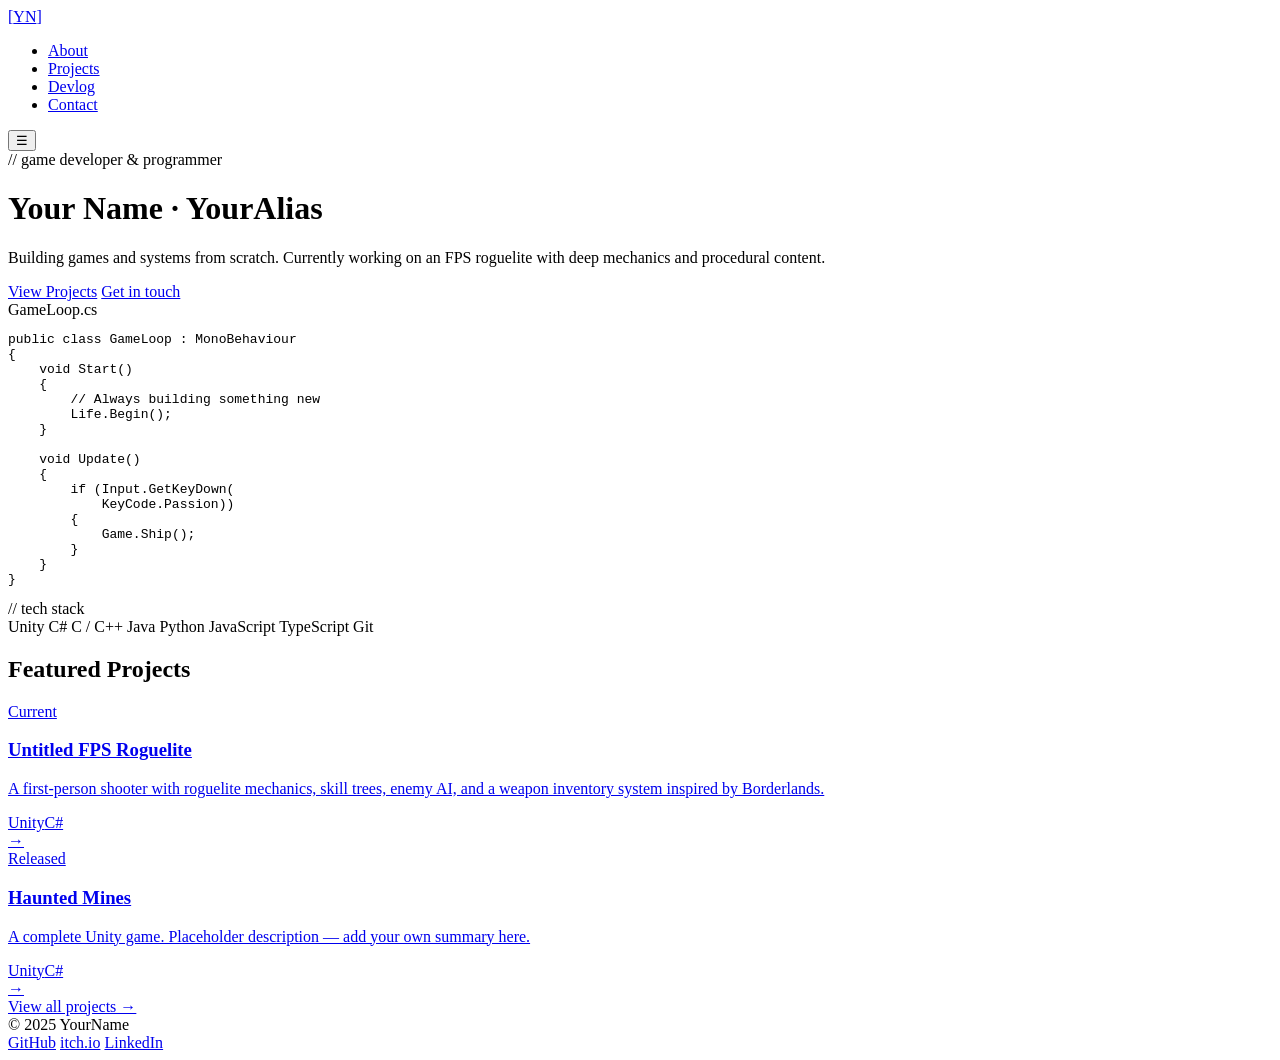
==== index.html @ 75303c05 "First Test Load" ====
<!DOCTYPE html>
<html lang="en">
<head>
    <meta charset="UTF-8">
    <meta name="viewport" content="width=device-width, initial-scale=1.0">
    <title>YourName — Game Developer</title>
    <link rel="stylesheet" href="css/style.css">
    <link rel="preconnect" href="https://fonts.googleapis.com">
    <link href="https://fonts.googleapis.com/css2?family=JetBrains+Mono:wght@300;400;600;700&family=Inter:wght@300;400;500;600&display=swap" rel="stylesheet">
</head>
<body>
    <nav class="navbar">
        <a href="index.html" class="nav-logo">
            <span class="logo-bracket">[</span>YN<span class="logo-bracket">]</span>
        </a>
        <ul class="nav-links">
            <li><a href="about.html">About</a></li>
            <li><a href="projects.html">Projects</a></li>
            <li><a href="devlog.html">Devlog</a></li>
            <li><a href="contact.html">Contact</a></li>
        </ul>
        <button class="nav-toggle" aria-label="Toggle menu">&#9776;</button>
    </nav>

    <main class="hero">
        <div class="hero-content">
            <div class="hero-tag">// game developer & programmer</div>
            <h1 class="hero-title">
                <span class="hero-name-real">Your Name</span>
                <span class="hero-divider">·</span>
                <span class="hero-name-alias">YourAlias</span>
            </h1>
            <p class="hero-desc">
                Building games and systems from scratch. Currently working on an FPS roguelite with deep mechanics and procedural content.
            </p>
            <div class="hero-cta">
                <a href="projects.html" class="btn-primary">View Projects</a>
                <a href="contact.html" class="btn-ghost">Get in touch</a>
            </div>
        </div>
        <div class="hero-visual">
            <div class="code-block">
                <div class="code-header">
                    <span class="dot red"></span>
                    <span class="dot yellow"></span>
                    <span class="dot green"></span>
                    <span class="code-filename">GameLoop.cs</span>
                </div>
                <pre class="code-body"><span class="c-keyword">public class</span> <span class="c-class">GameLoop</span> : <span class="c-class">MonoBehaviour</span>
{
    <span class="c-keyword">void</span> <span class="c-method">Start</span>()
    {
        <span class="c-comment">// Always building something new</span>
        <span class="c-class">Life</span>.<span class="c-method">Begin</span>();
    }

    <span class="c-keyword">void</span> <span class="c-method">Update</span>()
    {
        <span class="c-keyword">if</span> (<span class="c-class">Input</span>.<span class="c-method">GetKeyDown</span>(
            <span class="c-class">KeyCode</span>.Passion))
        {
            <span class="c-class">Game</span>.<span class="c-method">Ship</span>();
        }
    }
}</pre>
            </div>
        </div>
    </main>

    <section class="section-skills">
        <div class="container">
            <div class="skills-label">// tech stack</div>
            <div class="skills-list">
                <span class="skill-tag">Unity</span>
                <span class="skill-tag">C#</span>
                <span class="skill-tag">C / C++</span>
                <span class="skill-tag">Java</span>
                <span class="skill-tag">Python</span>
                <span class="skill-tag">JavaScript</span>
                <span class="skill-tag">TypeScript</span>
                <span class="skill-tag">Git</span>
            </div>
        </div>
    </section>

    <section class="section-featured">
        <div class="container">
            <h2 class="section-title">Featured Projects</h2>
            <div class="projects-grid">
                <a href="projects/current.html" class="project-card featured">
                    <div class="project-card-tag">Current</div>
                    <h3>Untitled FPS Roguelite</h3>
                    <p>A first-person shooter with roguelite mechanics, skill trees, enemy AI, and a weapon inventory system inspired by Borderlands.</p>
                    <div class="project-tech">
                        <span>Unity</span><span>C#</span>
                    </div>
                    <div class="project-arrow">→</div>
                </a>
                <a href="projects/haunted-mines.html" class="project-card">
                    <div class="project-card-tag">Released</div>
                    <h3>Haunted Mines</h3>
                    <p>A complete Unity game. Placeholder description — add your own summary here.</p>
                    <div class="project-tech">
                        <span>Unity</span><span>C#</span>
                    </div>
                    <div class="project-arrow">→</div>
                </a>
                <a href="projects.html" class="project-card ghost-card">
                    <span>View all projects →</span>
                </a>
            </div>
        </div>
    </section>

    <footer class="footer">
        <div class="container footer-inner">
            <span class="footer-copy">© 2025 YourName</span>
            <div class="footer-links">
                <a href="https://github.com/yourhandle" target="_blank">GitHub</a>
                <a href="https://yourhandle.itch.io" target="_blank">itch.io</a>
                <a href="https://linkedin.com/in/yourhandle" target="_blank">LinkedIn</a>
            </div>
        </div>
    </footer>

    <script src="js/nav.js"></script>
</body>
</html>
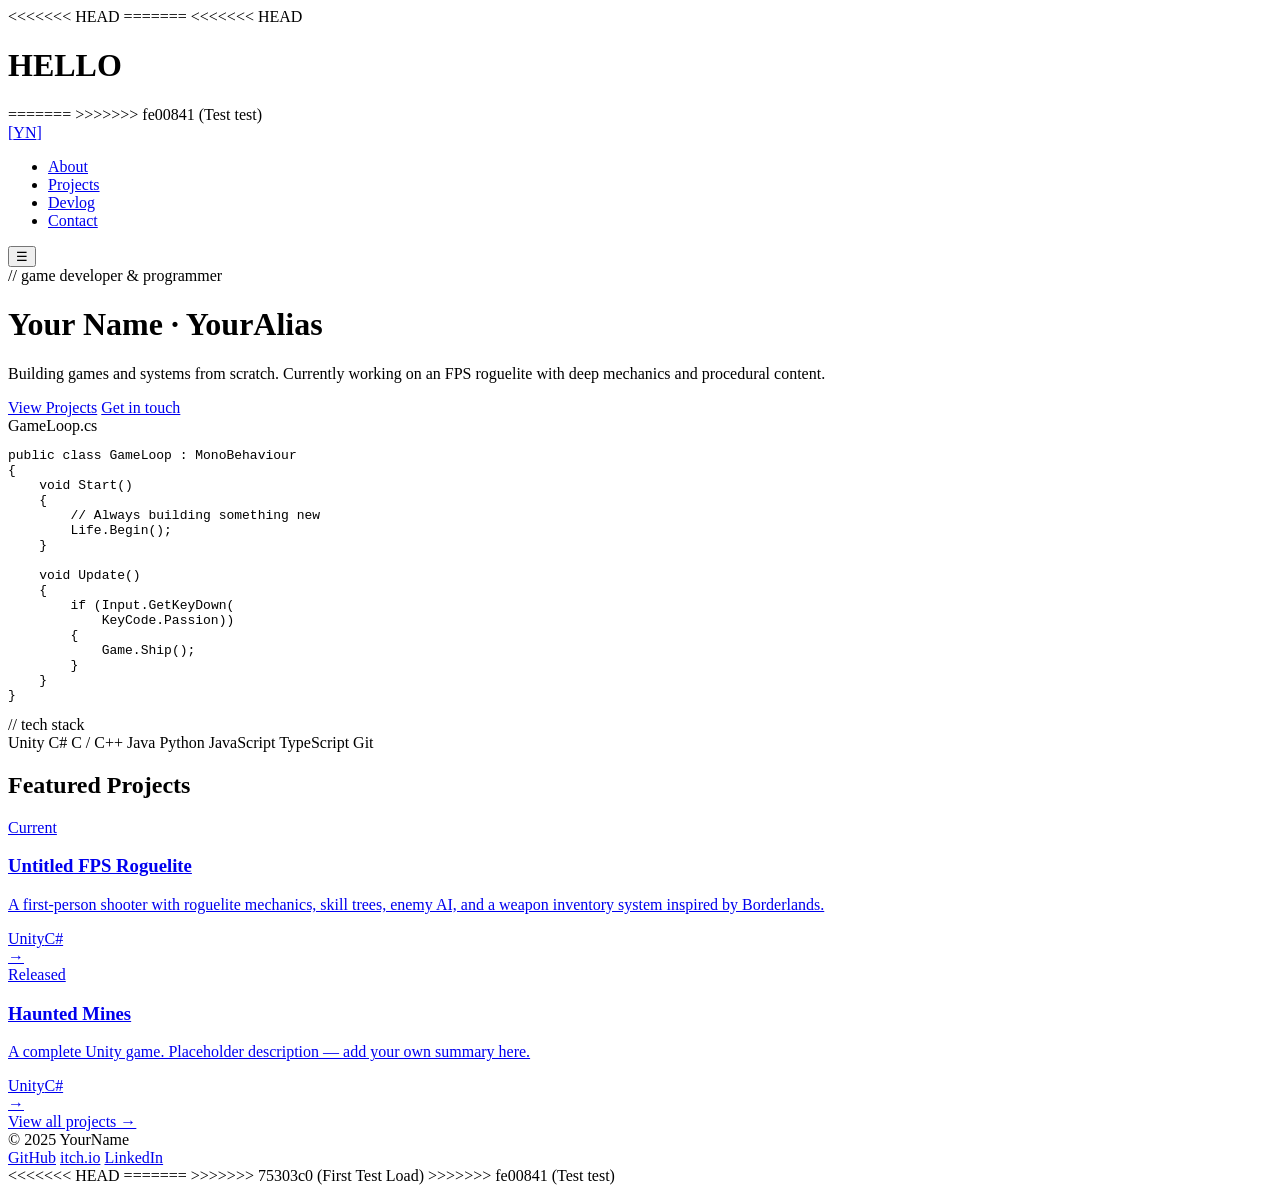
==== commit a15bed2d: "Test test 	new file:   about.html 	modified:   index.html 	new file:   projects.html  	modified:   i" ====
--- a/index.html
+++ b/index.html
@@ -1,3 +1,19 @@
+<<<<<<< HEAD
+=======
+<<<<<<< HEAD
+<!DOCTYPE html>
+<html lang="en">
+<head>
+    <meta charset="UTF-8">
+    <meta name="viewport" content="width=device-width, initial-scale=1.0">
+    <title>Document</title>
+    <h1>HELLO</h1>
+</head>
+<body>
+    
+</body>
+=======
+>>>>>>> fe00841 (Test test)
 <!DOCTYPE html>
 <html lang="en">
 <head>
@@ -125,4 +141,8 @@
 
     <script src="js/nav.js"></script>
 </body>
+<<<<<<< HEAD
+=======
+>>>>>>> 75303c0 (First Test Load)
+>>>>>>> fe00841 (Test test)
 </html>
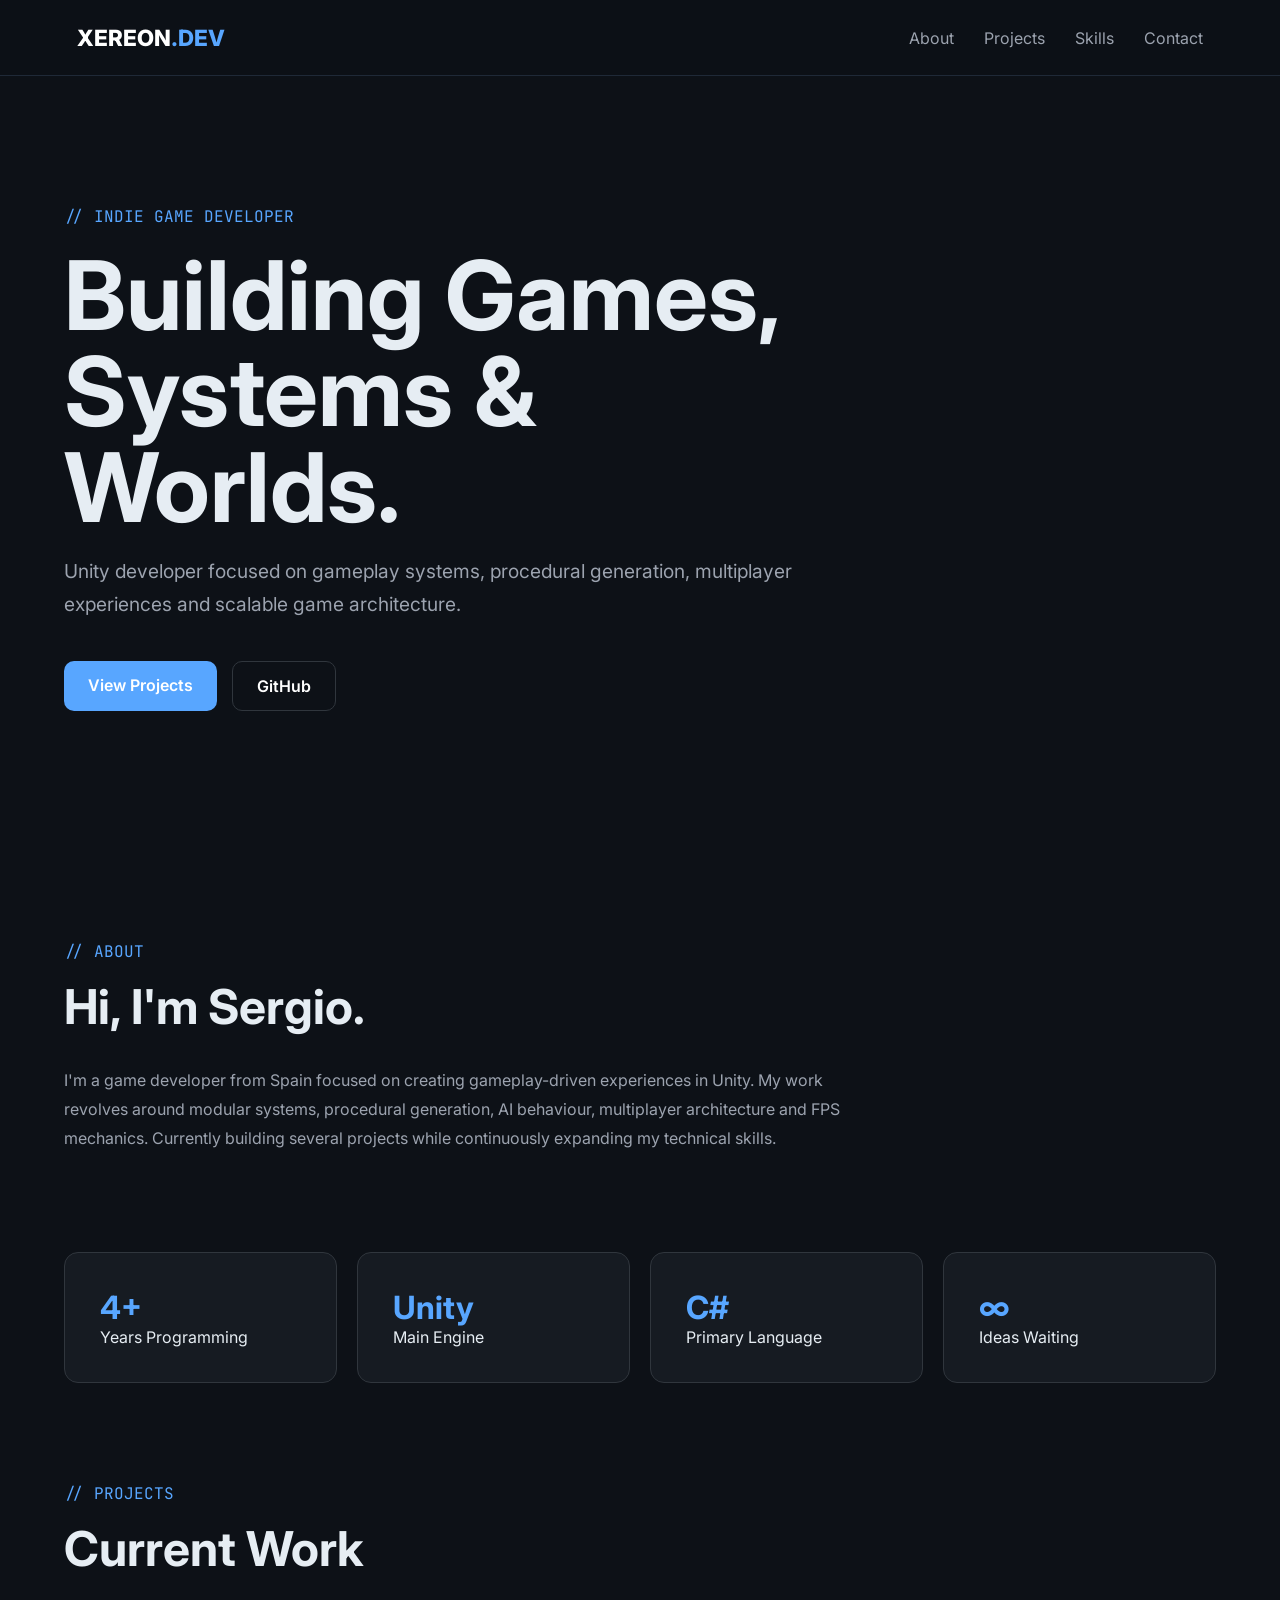
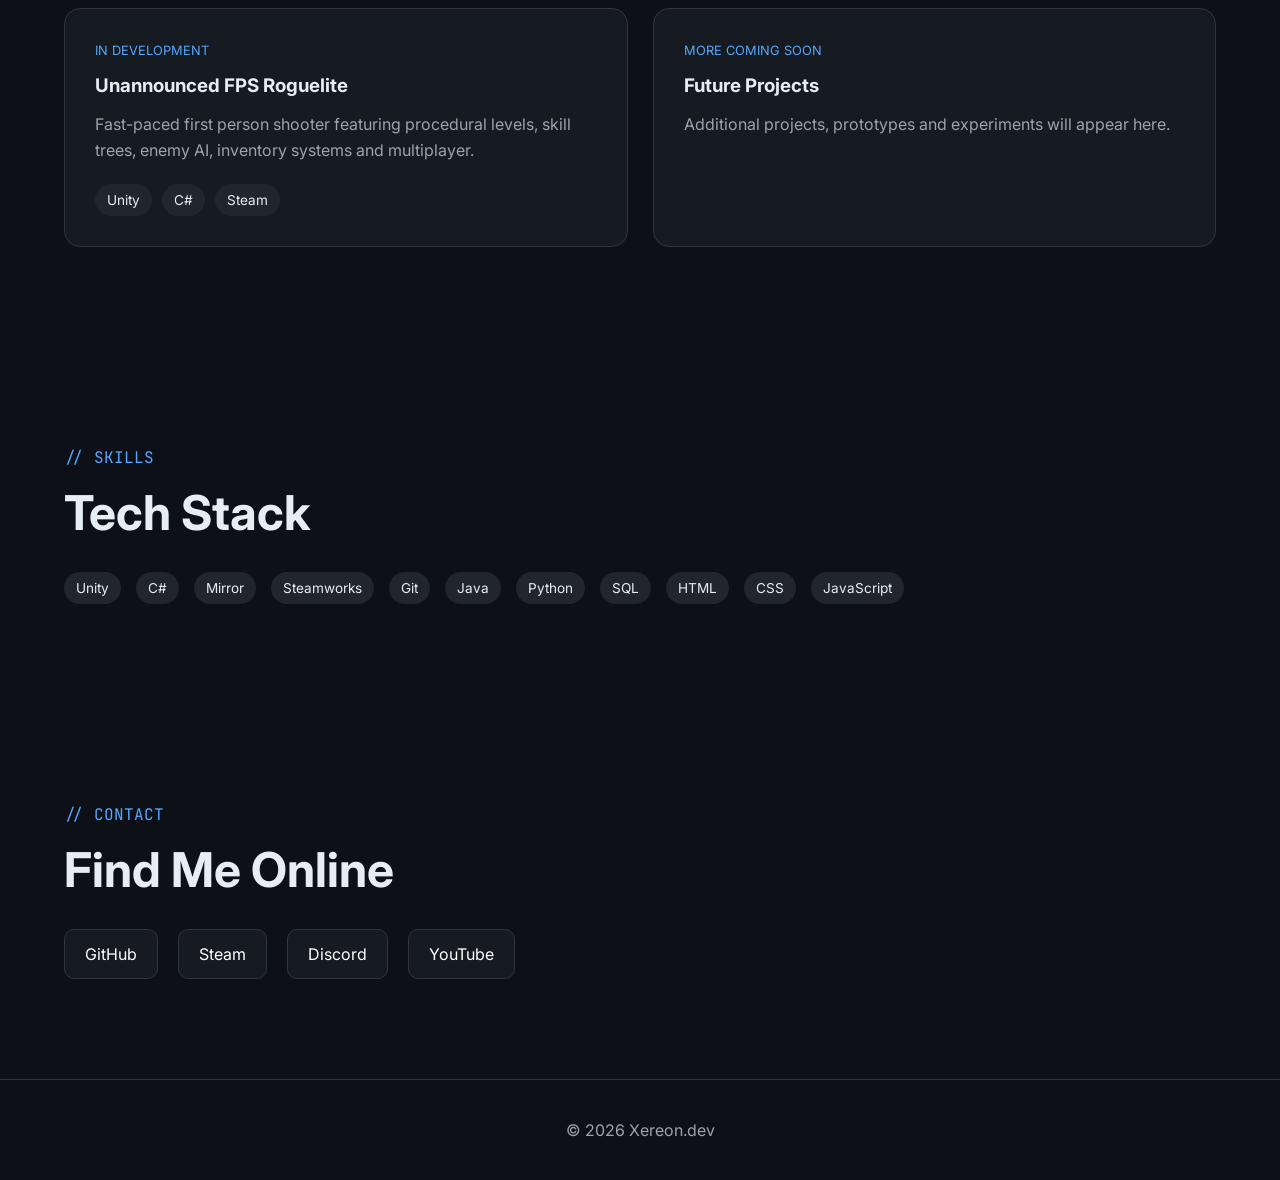
==== commit 012cb284: "Updated Index, Styles and JS added" ====
--- a/index.html
+++ b/index.html
@@ -1,148 +1,269 @@
-<<<<<<< HEAD
-=======
-<<<<<<< HEAD
 <!DOCTYPE html>
 <html lang="en">
 <head>
     <meta charset="UTF-8">
     <meta name="viewport" content="width=device-width, initial-scale=1.0">
-    <title>Document</title>
-    <h1>HELLO</h1>
+    <title>Xereon.dev | Indie Game Developer</title>
+
+    <link rel="stylesheet" href="css/style.css">
+
+    <link rel="preconnect" href="https://fonts.googleapis.com">
+    <link href="https://fonts.googleapis.com/css2?family=Inter:wght@300;400;500;600;700;800&family=JetBrains+Mono:wght@400;700&display=swap" rel="stylesheet">
 </head>
 <body>
-    
+
+<header class="navbar">
+
+    <a href="#" class="logo">
+        XEREON<span>.DEV</span>
+    </a>
+
+    <nav>
+        <ul class="nav-links">
+            <li><a href="#about">About</a></li>
+            <li><a href="#projects">Projects</a></li>
+            <li><a href="#skills">Skills</a></li>
+            <li><a href="#contact">Contact</a></li>
+        </ul>
+    </nav>
+
+</header>
+
+<section class="hero">
+
+    <div class="hero-content">
+
+        <span class="hero-tag">
+            // INDIE GAME DEVELOPER
+        </span>
+
+        <h1>
+            Building Games,<br>
+            Systems & Worlds.
+        </h1>
+
+        <p>
+            Unity developer focused on gameplay systems,
+            procedural generation, multiplayer experiences
+            and scalable game architecture.
+        </p>
+
+        <div class="hero-buttons">
+
+            <a href="#projects" class="btn-primary">
+                View Projects
+            </a>
+
+            <a href="https://github.com/XereonDev" class="btn-secondary">
+                GitHub
+            </a>
+
+        </div>
+
+    </div>
+
+</section>
+
+<section id="about" class="section">
+
+    <div class="container">
+
+        <span class="section-tag">
+            // ABOUT
+        </span>
+
+        <h2>
+            Hi, I'm Sergio.
+        </h2>
+
+        <p class="section-text">
+
+            I'm a game developer from Spain focused on
+            creating gameplay-driven experiences in Unity.
+
+            My work revolves around modular systems,
+            procedural generation, AI behaviour,
+            multiplayer architecture and FPS mechanics.
+
+            Currently building several projects while
+            continuously expanding my technical skills.
+
+        </p>
+
+    </div>
+
+</section>
+
+<section class="stats">
+
+    <div class="stat-card">
+        <h3>4+</h3>
+        <p>Years Programming</p>
+    </div>
+
+    <div class="stat-card">
+        <h3>Unity</h3>
+        <p>Main Engine</p>
+    </div>
+
+    <div class="stat-card">
+        <h3>C#</h3>
+        <p>Primary Language</p>
+    </div>
+
+    <div class="stat-card">
+        <h3>∞</h3>
+        <p>Ideas Waiting</p>
+    </div>
+
+</section>
+
+<section id="projects" class="section">
+
+    <div class="container">
+
+        <span class="section-tag">
+            // PROJECTS
+        </span>
+
+        <h2>
+            Current Work
+        </h2>
+
+        <div class="project-grid">
+
+            <div class="project-card featured">
+
+                <span class="project-status">
+                    IN DEVELOPMENT
+                </span>
+
+                <h3>
+                    Unannounced FPS Roguelite
+                </h3>
+
+                <p>
+
+                    Fast-paced first person shooter
+                    featuring procedural levels,
+                    skill trees, enemy AI,
+                    inventory systems and multiplayer.
+
+                </p>
+
+                <div class="project-tech">
+
+                    <span>Unity</span>
+                    <span>C#</span>
+                    <span>Steam</span>
+
+                </div>
+
+            </div>
+
+            <div class="project-card">
+
+                <span class="project-status">
+                    MORE COMING SOON
+                </span>
+
+                <h3>
+                    Future Projects
+                </h3>
+
+                <p>
+
+                    Additional projects,
+                    prototypes and experiments
+                    will appear here.
+
+                </p>
+
+            </div>
+
+        </div>
+
+    </div>
+
+</section>
+
+<section id="skills" class="section">
+
+    <div class="container">
+
+        <span class="section-tag">
+            // SKILLS
+        </span>
+
+        <h2>
+            Tech Stack
+        </h2>
+
+        <div class="skills">
+
+            <span>Unity</span>
+            <span>C#</span>
+            <span>Mirror</span>
+            <span>Steamworks</span>
+            <span>Git</span>
+            <span>Java</span>
+            <span>Python</span>
+            <span>SQL</span>
+            <span>HTML</span>
+            <span>CSS</span>
+            <span>JavaScript</span>
+
+        </div>
+
+    </div>
+
+</section>
+
+<section id="contact" class="section">
+
+    <div class="container">
+
+        <span class="section-tag">
+            // CONTACT
+        </span>
+
+        <h2>
+            Find Me Online
+        </h2>
+
+        <div class="contact-links">
+
+            <a href="https://github.com/XereonDev">
+                GitHub
+            </a>
+
+            <a href="#">
+                Steam
+            </a>
+
+            <a href="#">
+                Discord
+            </a>
+
+            <a href="#">
+                YouTube
+            </a>
+
+        </div>
+
+    </div>
+
+</section>
+
+<footer>
+
+    <p>
+        © 2026 Xereon.dev
+    </p>
+
+</footer>
+
+<script src="js/main.js"></script>
+
 </body>
-=======
->>>>>>> fe00841 (Test test)
-<!DOCTYPE html>
-<html lang="en">
-<head>
-    <meta charset="UTF-8">
-    <meta name="viewport" content="width=device-width, initial-scale=1.0">
-    <title>YourName — Game Developer</title>
-    <link rel="stylesheet" href="css/style.css">
-    <link rel="preconnect" href="https://fonts.googleapis.com">
-    <link href="https://fonts.googleapis.com/css2?family=JetBrains+Mono:wght@300;400;600;700&family=Inter:wght@300;400;500;600&display=swap" rel="stylesheet">
-</head>
-<body>
-    <nav class="navbar">
-        <a href="index.html" class="nav-logo">
-            <span class="logo-bracket">[</span>YN<span class="logo-bracket">]</span>
-        </a>
-        <ul class="nav-links">
-            <li><a href="about.html">About</a></li>
-            <li><a href="projects.html">Projects</a></li>
-            <li><a href="devlog.html">Devlog</a></li>
-            <li><a href="contact.html">Contact</a></li>
-        </ul>
-        <button class="nav-toggle" aria-label="Toggle menu">&#9776;</button>
-    </nav>
-
-    <main class="hero">
-        <div class="hero-content">
-            <div class="hero-tag">// game developer & programmer</div>
-            <h1 class="hero-title">
-                <span class="hero-name-real">Your Name</span>
-                <span class="hero-divider">·</span>
-                <span class="hero-name-alias">YourAlias</span>
-            </h1>
-            <p class="hero-desc">
-                Building games and systems from scratch. Currently working on an FPS roguelite with deep mechanics and procedural content.
-            </p>
-            <div class="hero-cta">
-                <a href="projects.html" class="btn-primary">View Projects</a>
-                <a href="contact.html" class="btn-ghost">Get in touch</a>
-            </div>
-        </div>
-        <div class="hero-visual">
-            <div class="code-block">
-                <div class="code-header">
-                    <span class="dot red"></span>
-                    <span class="dot yellow"></span>
-                    <span class="dot green"></span>
-                    <span class="code-filename">GameLoop.cs</span>
-                </div>
-                <pre class="code-body"><span class="c-keyword">public class</span> <span class="c-class">GameLoop</span> : <span class="c-class">MonoBehaviour</span>
-{
-    <span class="c-keyword">void</span> <span class="c-method">Start</span>()
-    {
-        <span class="c-comment">// Always building something new</span>
-        <span class="c-class">Life</span>.<span class="c-method">Begin</span>();
-    }
-
-    <span class="c-keyword">void</span> <span class="c-method">Update</span>()
-    {
-        <span class="c-keyword">if</span> (<span class="c-class">Input</span>.<span class="c-method">GetKeyDown</span>(
-            <span class="c-class">KeyCode</span>.Passion))
-        {
-            <span class="c-class">Game</span>.<span class="c-method">Ship</span>();
-        }
-    }
-}</pre>
-            </div>
-        </div>
-    </main>
-
-    <section class="section-skills">
-        <div class="container">
-            <div class="skills-label">// tech stack</div>
-            <div class="skills-list">
-                <span class="skill-tag">Unity</span>
-                <span class="skill-tag">C#</span>
-                <span class="skill-tag">C / C++</span>
-                <span class="skill-tag">Java</span>
-                <span class="skill-tag">Python</span>
-                <span class="skill-tag">JavaScript</span>
-                <span class="skill-tag">TypeScript</span>
-                <span class="skill-tag">Git</span>
-            </div>
-        </div>
-    </section>
-
-    <section class="section-featured">
-        <div class="container">
-            <h2 class="section-title">Featured Projects</h2>
-            <div class="projects-grid">
-                <a href="projects/current.html" class="project-card featured">
-                    <div class="project-card-tag">Current</div>
-                    <h3>Untitled FPS Roguelite</h3>
-                    <p>A first-person shooter with roguelite mechanics, skill trees, enemy AI, and a weapon inventory system inspired by Borderlands.</p>
-                    <div class="project-tech">
-                        <span>Unity</span><span>C#</span>
-                    </div>
-                    <div class="project-arrow">→</div>
-                </a>
-                <a href="projects/haunted-mines.html" class="project-card">
-                    <div class="project-card-tag">Released</div>
-                    <h3>Haunted Mines</h3>
-                    <p>A complete Unity game. Placeholder description — add your own summary here.</p>
-                    <div class="project-tech">
-                        <span>Unity</span><span>C#</span>
-                    </div>
-                    <div class="project-arrow">→</div>
-                </a>
-                <a href="projects.html" class="project-card ghost-card">
-                    <span>View all projects →</span>
-                </a>
-            </div>
-        </div>
-    </section>
-
-    <footer class="footer">
-        <div class="container footer-inner">
-            <span class="footer-copy">© 2025 YourName</span>
-            <div class="footer-links">
-                <a href="https://github.com/yourhandle" target="_blank">GitHub</a>
-                <a href="https://yourhandle.itch.io" target="_blank">itch.io</a>
-                <a href="https://linkedin.com/in/yourhandle" target="_blank">LinkedIn</a>
-            </div>
-        </div>
-    </footer>
-
-    <script src="js/nav.js"></script>
-</body>
-<<<<<<< HEAD
-=======
->>>>>>> 75303c0 (First Test Load)
->>>>>>> fe00841 (Test test)
 </html>
--- a/css/style.css
+++ b/css/style.css
@@ -0,0 +1,295 @@
+*{
+    margin:0;
+    padding:0;
+    box-sizing:border-box;
+}
+
+html{
+    scroll-behavior:smooth;
+}
+
+body{
+    background:#0d1117;
+    color:#e6edf3;
+    font-family:'Inter',sans-serif;
+}
+
+.container{
+    width:min(1200px,90%);
+    margin:auto;
+}
+
+.navbar{
+    display:flex;
+    justify-content:space-between;
+    align-items:center;
+
+    padding:24px 6%;
+
+    position:sticky;
+    top:0;
+
+    background:rgba(13,17,23,.85);
+    backdrop-filter:blur(10px);
+
+    border-bottom:1px solid #1f2937;
+
+    z-index:1000;
+}
+
+.logo{
+    text-decoration:none;
+    color:white;
+    font-weight:800;
+    font-size:1.4rem;
+}
+
+.logo span{
+    color:#58a6ff;
+}
+
+.nav-links{
+    display:flex;
+    gap:30px;
+    list-style:none;
+}
+
+.nav-links a{
+    color:#9ca3af;
+    text-decoration:none;
+    transition:.2s;
+}
+
+.nav-links a:hover{
+    color:#58a6ff;
+}
+
+.hero{
+    min-height:85vh;
+
+    display:flex;
+    align-items:center;
+
+    width:min(1200px,90%);
+    margin:auto;
+}
+
+.hero-content{
+    max-width:750px;
+}
+
+.hero-tag{
+    color:#58a6ff;
+    font-family:'JetBrains Mono',monospace;
+}
+
+.hero h1{
+    font-size:clamp(3rem,8vw,6rem);
+    line-height:1;
+
+    margin:20px 0;
+}
+
+.hero p{
+    color:#9ca3af;
+    font-size:1.2rem;
+    line-height:1.7;
+}
+
+.hero-buttons{
+    display:flex;
+    gap:15px;
+    margin-top:40px;
+}
+
+.btn-primary,
+.btn-secondary{
+    padding:14px 24px;
+
+    text-decoration:none;
+    border-radius:10px;
+
+    font-weight:600;
+
+    transition:.25s;
+}
+
+.btn-primary{
+    background:#58a6ff;
+    color:white;
+}
+
+.btn-primary:hover{
+    transform:translateY(-2px);
+}
+
+.btn-secondary{
+    border:1px solid #30363d;
+    color:white;
+}
+
+.section{
+    padding:100px 0;
+}
+
+.section-tag{
+    color:#58a6ff;
+    font-family:'JetBrains Mono',monospace;
+}
+
+.section h2{
+    font-size:3rem;
+    margin-top:15px;
+    margin-bottom:30px;
+}
+
+.section-text{
+    max-width:800px;
+    line-height:1.8;
+    color:#9ca3af;
+}
+
+.stats{
+    display:grid;
+
+    grid-template-columns:
+    repeat(auto-fit,minmax(200px,1fr));
+
+    gap:20px;
+
+    width:min(1200px,90%);
+    margin:auto;
+}
+
+.stat-card{
+    background:#161b22;
+    border:1px solid #30363d;
+
+    padding:35px;
+    border-radius:14px;
+}
+
+.stat-card h3{
+    font-size:2rem;
+    color:#58a6ff;
+}
+
+.project-grid{
+    display:grid;
+
+    grid-template-columns:
+    repeat(auto-fit,minmax(320px,1fr));
+
+    gap:25px;
+}
+
+.project-card{
+    background:#161b22;
+
+    border:1px solid #30363d;
+
+    border-radius:16px;
+
+    padding:30px;
+
+    transition:.3s;
+}
+
+.project-card:hover{
+    transform:translateY(-6px);
+    border-color:#58a6ff;
+}
+
+.project-status{
+    font-size:.8rem;
+    color:#58a6ff;
+}
+
+.project-card h3{
+    margin:15px 0;
+}
+
+.project-card p{
+    color:#9ca3af;
+    line-height:1.6;
+}
+
+.project-tech{
+    margin-top:20px;
+    display:flex;
+    gap:10px;
+    flex-wrap:wrap;
+}
+
+.project-tech span,
+.skills span{
+    background:#21262d;
+
+    padding:8px 12px;
+
+    border-radius:999px;
+
+    font-size:.85rem;
+}
+
+.skills{
+    display:flex;
+    flex-wrap:wrap;
+    gap:15px;
+}
+
+.contact-links{
+    display:flex;
+    gap:20px;
+    flex-wrap:wrap;
+}
+
+.contact-links a{
+    text-decoration:none;
+
+    color:white;
+
+    padding:14px 20px;
+
+    border-radius:10px;
+
+    background:#161b22;
+
+    border:1px solid #30363d;
+}
+
+.contact-links a:hover{
+    border-color:#58a6ff;
+}
+
+footer{
+    border-top:1px solid #30363d;
+
+    text-align:center;
+
+    padding:40px;
+    color:#9ca3af;
+}
+
+@media(max-width:768px){
+
+    .navbar{
+        flex-direction:column;
+        gap:20px;
+    }
+
+    .nav-links{
+        flex-wrap:wrap;
+        justify-content:center;
+    }
+
+    .hero{
+        text-align:center;
+    }
+
+    .hero-buttons{
+        justify-content:center;
+        flex-wrap:wrap;
+    }
+
+}
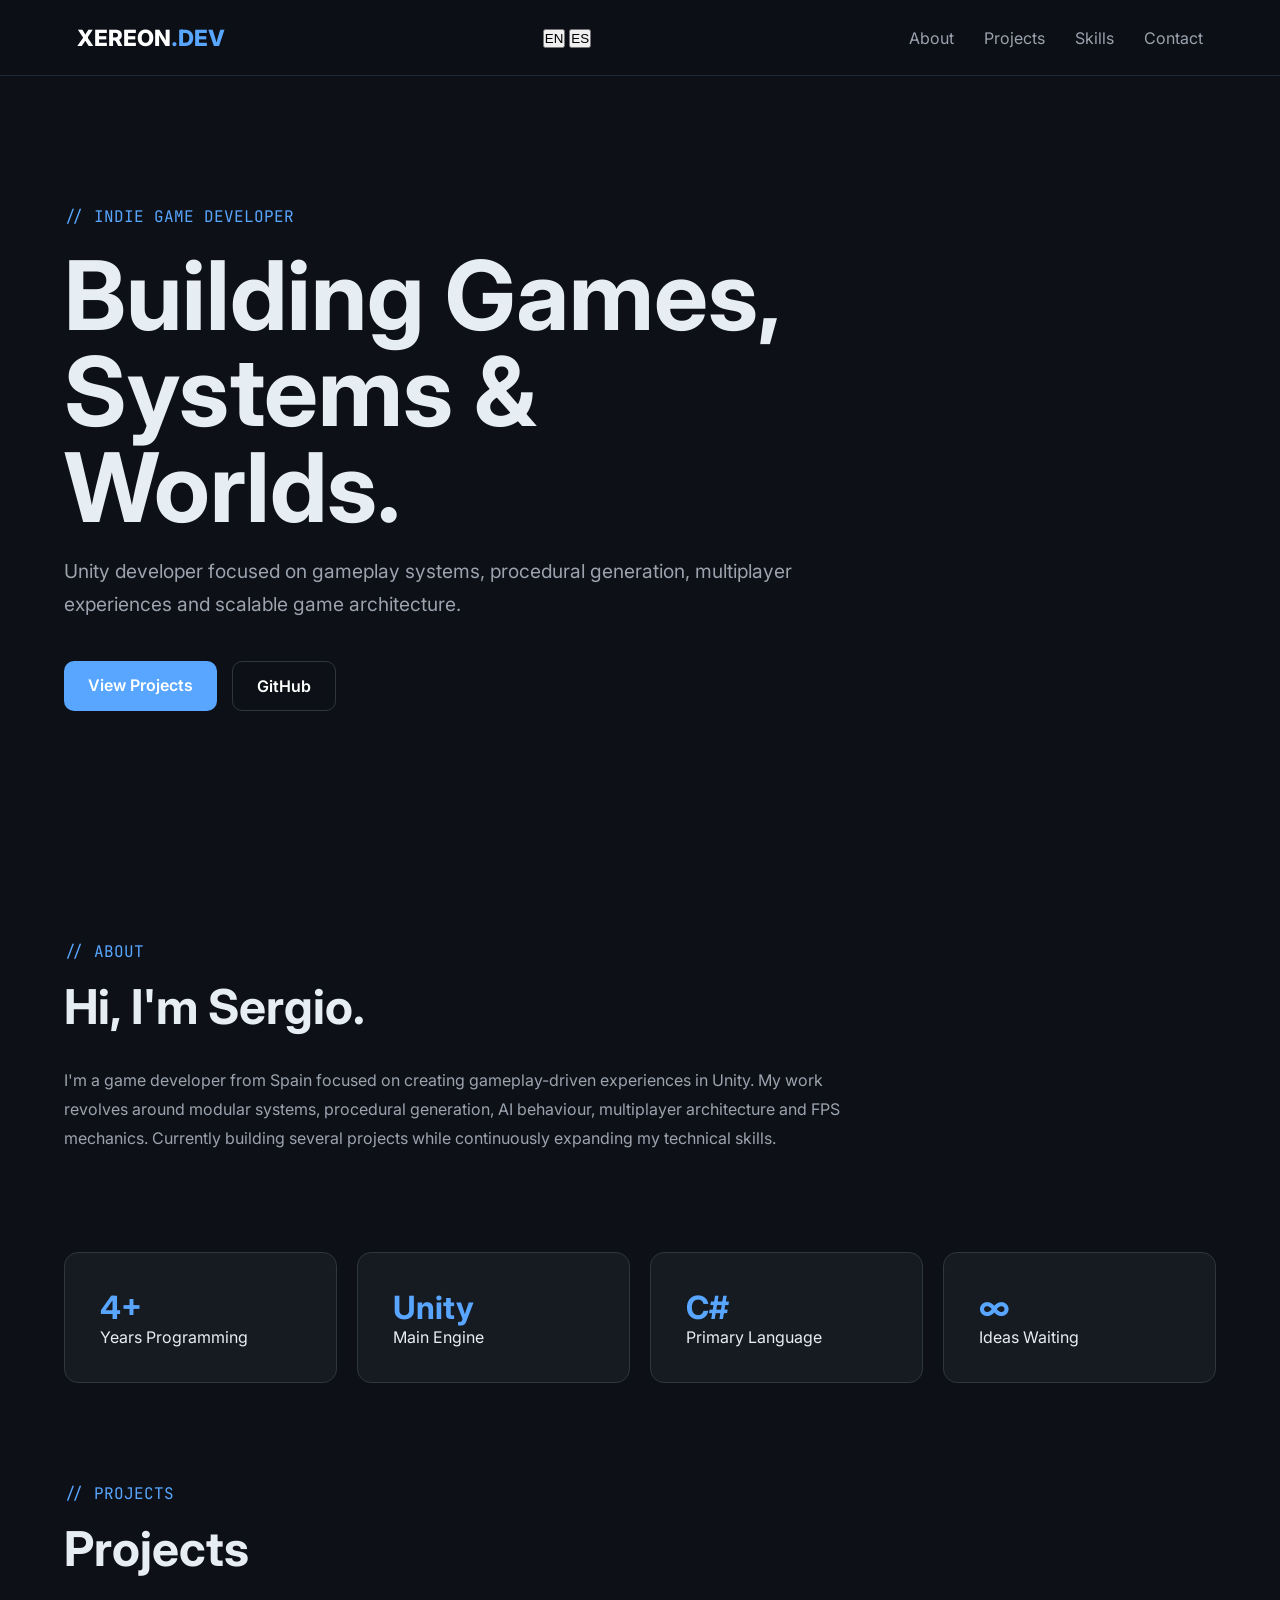
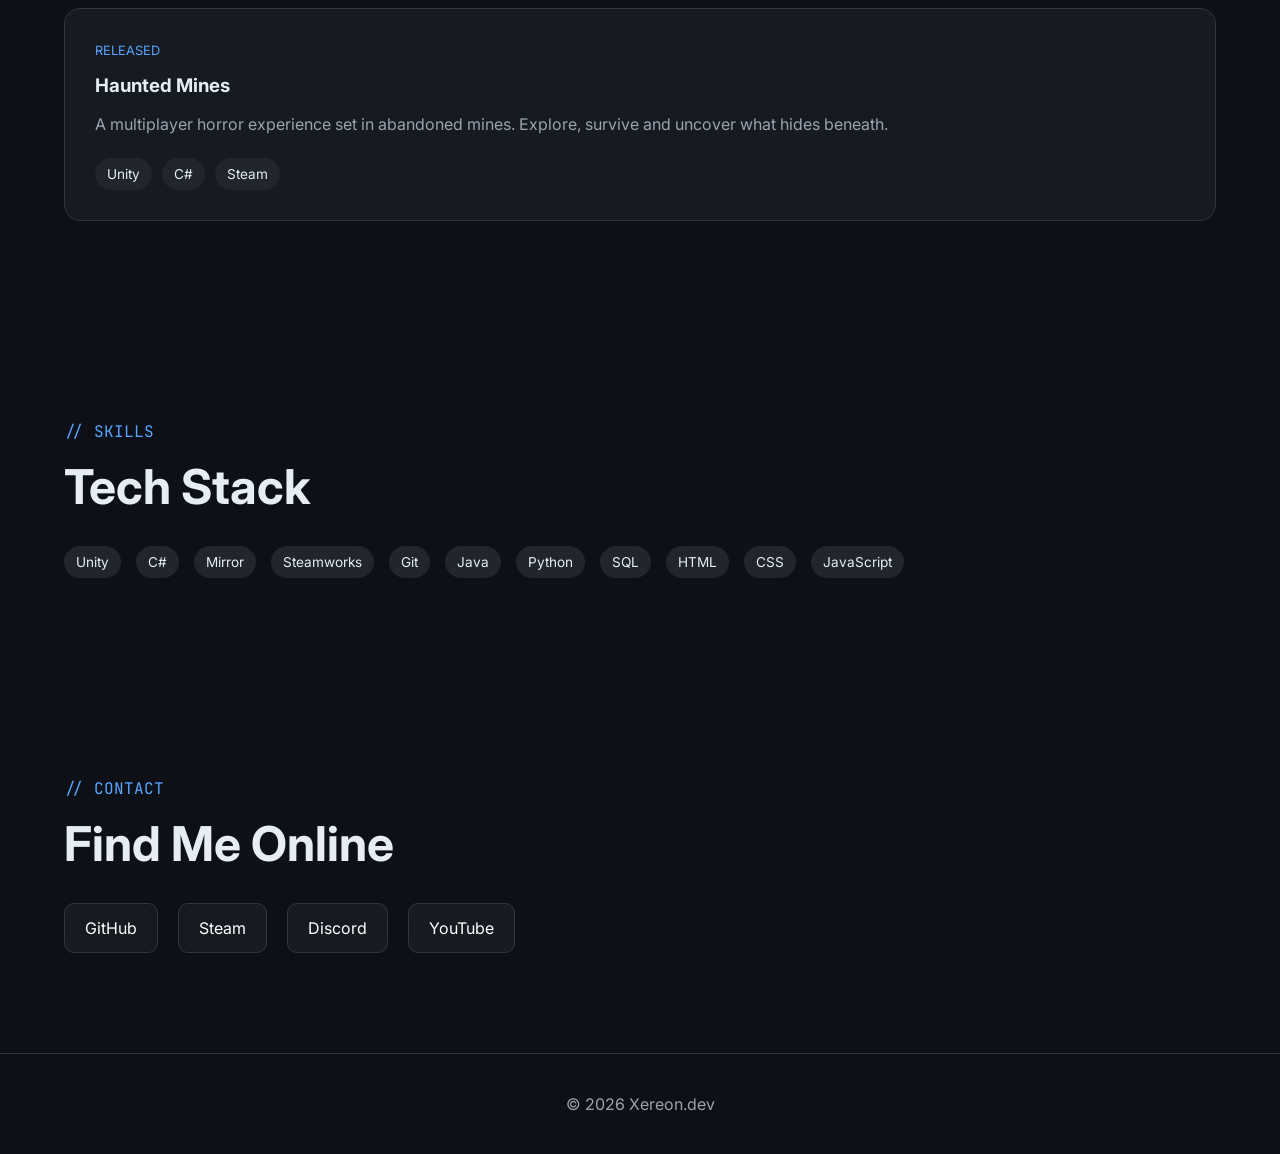
==== commit 594966ff: "Language selector added" ====
--- a/index.html
+++ b/index.html
@@ -1,15 +1,17 @@
 <!DOCTYPE html>
 <html lang="en">
+
 <head>
     <meta charset="UTF-8">
     <meta name="viewport" content="width=device-width, initial-scale=1.0">
     <title>Xereon.dev | Indie Game Developer</title>
 
-    <link rel="stylesheet" href="css/style.css">
+    <link rel="stylesheet" href="./css/style.css">
 
     <link rel="preconnect" href="https://fonts.googleapis.com">
     <link href="https://fonts.googleapis.com/css2?family=Inter:wght@300;400;500;600;700;800&family=JetBrains+Mono:wght@400;700&display=swap" rel="stylesheet">
 </head>
+
 <body>
 
 <header class="navbar">
@@ -18,12 +20,17 @@
         XEREON<span>.DEV</span>
     </a>
 
+    <div class="language-selector">
+        <button id="lang-en">EN</button>
+        <button id="lang-es">ES</button>
+    </div>
+
     <nav>
         <ul class="nav-links">
-            <li><a href="#about">About</a></li>
-            <li><a href="#projects">Projects</a></li>
-            <li><a href="#skills">Skills</a></li>
-            <li><a href="#contact">Contact</a></li>
+            <li><a href="#about" data-lang="nav_about">About</a></li>
+            <li><a href="#projects" data-lang="nav_projects">Projects</a></li>
+            <li><a href="#skills" data-lang="nav_skills">Skills</a></li>
+            <li><a href="#contact" data-lang="nav_contact">Contact</a></li>
         </ul>
     </nav>
 
@@ -33,16 +40,16 @@
 
     <div class="hero-content">
 
-        <span class="hero-tag">
+        <span class="hero-tag" data-lang="hero_tag">
             // INDIE GAME DEVELOPER
         </span>
 
-        <h1>
+        <h1 data-lang="hero_title">
             Building Games,<br>
             Systems & Worlds.
         </h1>
 
-        <p>
+        <p data-lang="hero_desc">
             Unity developer focused on gameplay systems,
             procedural generation, multiplayer experiences
             and scalable game architecture.
@@ -50,11 +57,14 @@
 
         <div class="hero-buttons">
 
-            <a href="#projects" class="btn-primary">
+            <a href="#projects"
+               class="btn-primary"
+               data-lang="hero_projects">
                 View Projects
             </a>
 
-            <a href="https://github.com/XereonDev" class="btn-secondary">
+            <a href="https://github.com/XereonDev"
+               class="btn-secondary">
                 GitHub
             </a>
 
@@ -72,11 +82,12 @@
             // ABOUT
         </span>
 
-        <h2>
+        <h2 data-lang="about_title">
             Hi, I'm Sergio.
         </h2>
 
-        <p class="section-text">
+        <p class="section-text"
+           data-lang="about_text">
 
             I'm a game developer from Spain focused on
             creating gameplay-driven experiences in Unity.
@@ -98,22 +109,22 @@
 
     <div class="stat-card">
         <h3>4+</h3>
-        <p>Years Programming</p>
+        <p data-lang="stat_years">Years Programming</p>
     </div>
 
     <div class="stat-card">
         <h3>Unity</h3>
-        <p>Main Engine</p>
+        <p data-lang="stat_engine">Main Engine</p>
     </div>
 
     <div class="stat-card">
         <h3>C#</h3>
-        <p>Primary Language</p>
+        <p data-lang="stat_language">Primary Language</p>
     </div>
 
     <div class="stat-card">
         <h3>∞</h3>
-        <p>Ideas Waiting</p>
+        <p data-lang="stat_ideas">Ideas Waiting</p>
     </div>
 
 </section>
@@ -126,61 +137,36 @@
             // PROJECTS
         </span>
 
-        <h2>
-            Current Work
+        <h2 data-lang="projects_title">
+            Projects
         </h2>
 
         <div class="project-grid">
 
-            <div class="project-card featured">
-
-                <span class="project-status">
-                    IN DEVELOPMENT
+            <div class="project-card">
+
+                <span class="project-status"
+                      data-lang="hm_status">
+                    RELEASED
                 </span>
 
                 <h3>
-                    Unannounced FPS Roguelite
+                    Haunted Mines
                 </h3>
 
-                <p>
-
-                    Fast-paced first person shooter
-                    featuring procedural levels,
-                    skill trees, enemy AI,
-                    inventory systems and multiplayer.
-
+                <p data-lang="hm_desc">
+                    A multiplayer horror experience set in abandoned mines.
+                    Explore, survive and uncover what hides beneath.
                 </p>
 
                 <div class="project-tech">
-
                     <span>Unity</span>
                     <span>C#</span>
                     <span>Steam</span>
-
                 </div>
 
             </div>
 
-            <div class="project-card">
-
-                <span class="project-status">
-                    MORE COMING SOON
-                </span>
-
-                <h3>
-                    Future Projects
-                </h3>
-
-                <p>
-
-                    Additional projects,
-                    prototypes and experiments
-                    will appear here.
-
-                </p>
-
-            </div>
-
         </div>
 
     </div>
@@ -195,7 +181,7 @@
             // SKILLS
         </span>
 
-        <h2>
+        <h2 data-lang="skills_title">
             Tech Stack
         </h2>
 
@@ -227,7 +213,7 @@
             // CONTACT
         </span>
 
-        <h2>
+        <h2 data-lang="contact_title">
             Find Me Online
         </h2>
 
@@ -263,7 +249,7 @@
 
 </footer>
 
-<script src="js/main.js"></script>
+<script src="./js/main.js"></script>
 
 </body>
 </html>
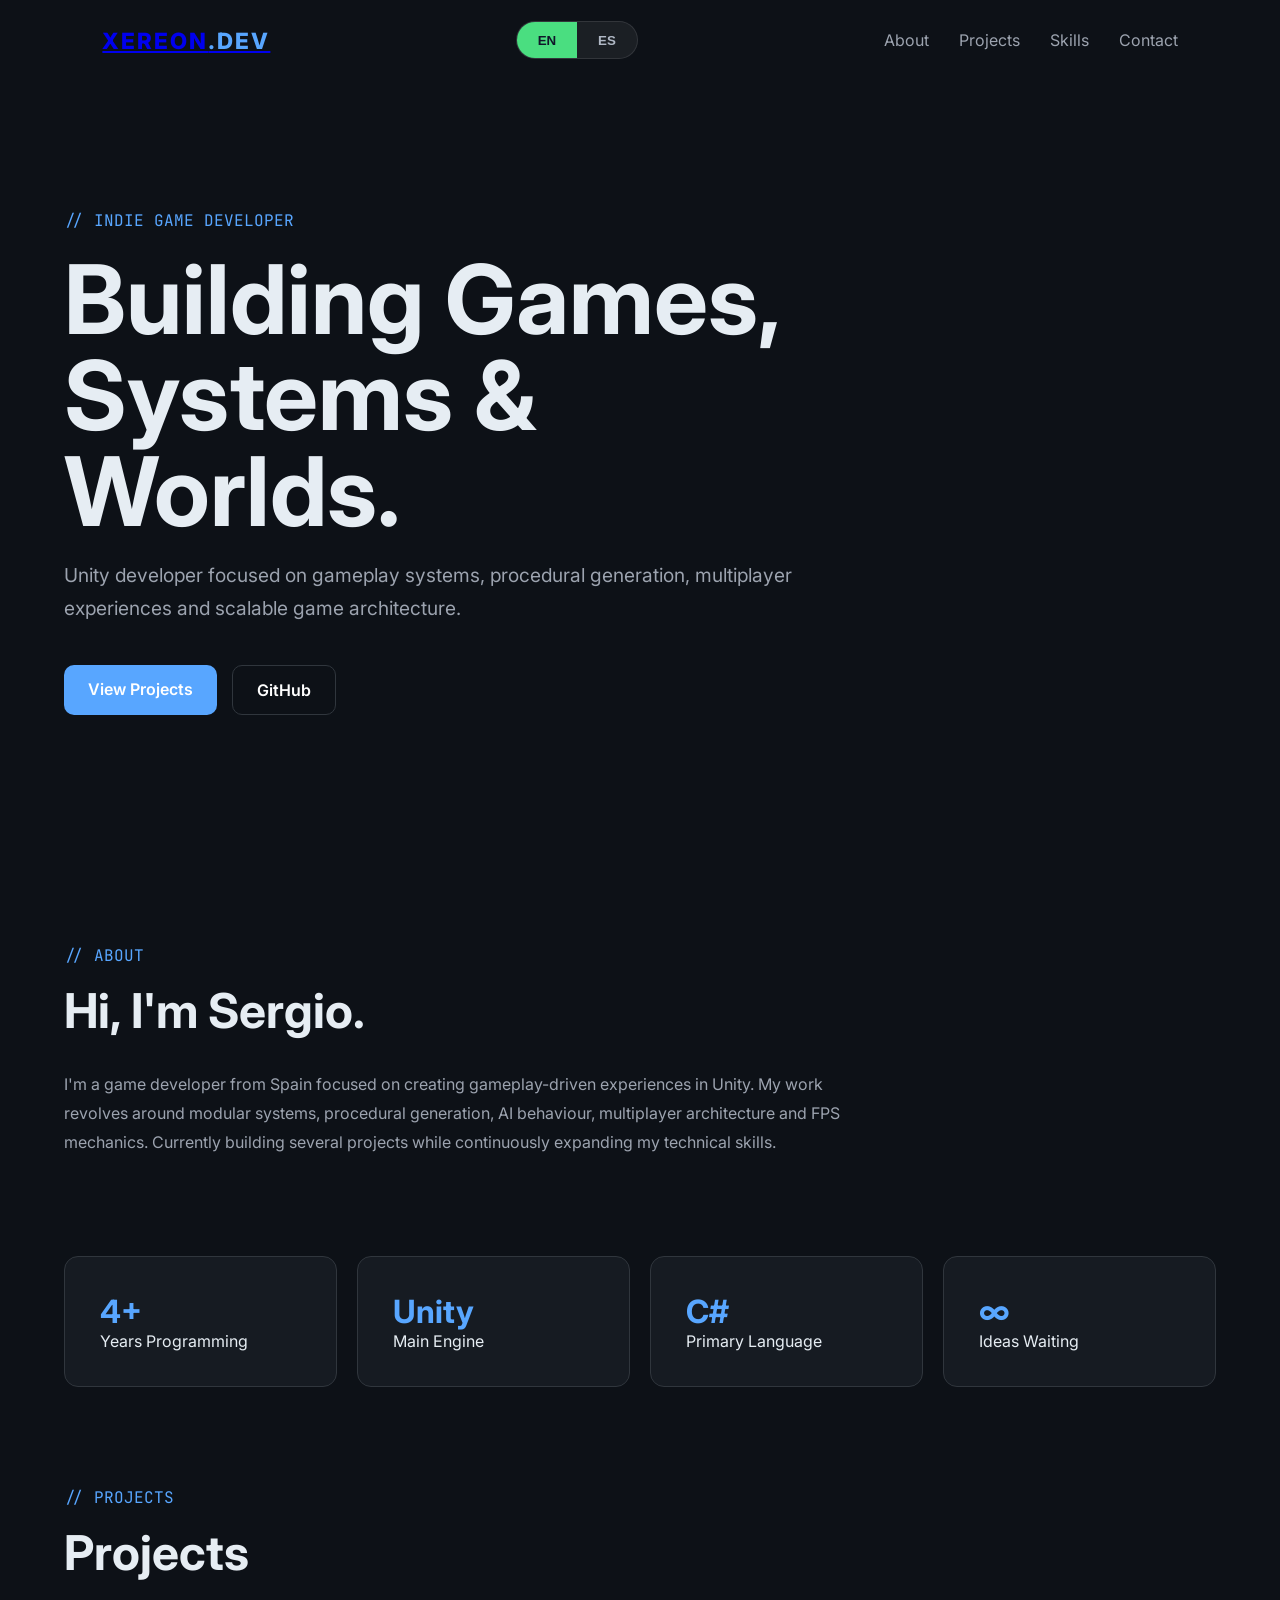
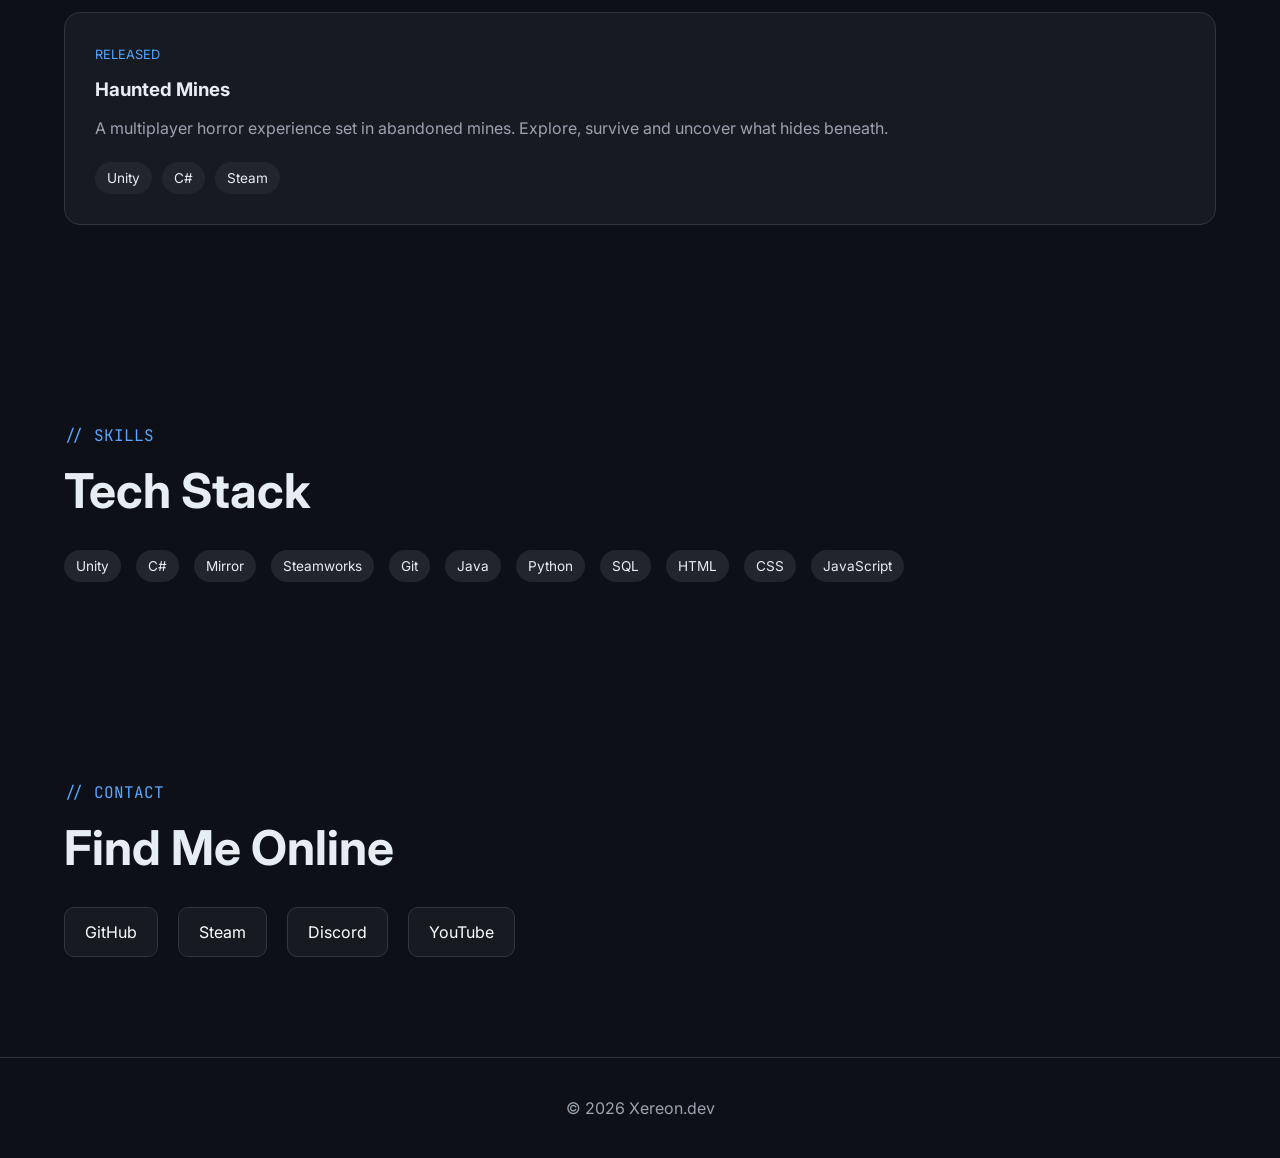
==== commit e72e57a3: "Language selector changed" ====
--- a/index.html
+++ b/index.html
@@ -20,8 +20,8 @@
         XEREON<span>.DEV</span>
     </a>
 
-    <div class="language-selector">
-        <button id="lang-en">EN</button>
+    <div class="language-switch">
+        <button id="lang-en" class="active">EN</button>
         <button id="lang-es">ES</button>
     </div>
 
--- a/css/style.css
+++ b/css/style.css
@@ -19,29 +19,22 @@
     margin:auto;
 }
 
-.navbar{
-    display:flex;
-    justify-content:space-between;
-    align-items:center;
-
-    padding:24px 6%;
-
-    position:sticky;
-    top:0;
-
-    background:rgba(13,17,23,.85);
-    backdrop-filter:blur(10px);
-
-    border-bottom:1px solid #1f2937;
-
-    z-index:1000;
-}
-
-.logo{
-    text-decoration:none;
-    color:white;
-    font-weight:800;
-    font-size:1.4rem;
+.navbar
+{
+    height: 80px;
+
+    padding: 0 8%;
+
+    display: flex;
+    justify-content: space-between;
+    align-items: center;
+}
+
+.logo
+{
+    font-size: 1.4rem;
+    font-weight: 800;
+    letter-spacing: 2px;
 }
 
 .logo span{
@@ -292,4 +285,40 @@
         flex-wrap:wrap;
     }
 
+}
+
+.language-switch
+{
+    display: flex;
+
+    background: rgba(255,255,255,0.06);
+
+    border: 1px solid rgba(255,255,255,0.1);
+
+    border-radius: 999px;
+
+    overflow: hidden;
+}
+
+.language-switch button
+{
+    width: 60px;
+    height: 36px;
+
+    border: none;
+    background: transparent;
+
+    color: #b0b8c5;
+
+    font-weight: 700;
+
+    cursor: pointer;
+
+    transition: .2s;
+}
+
+.language-switch button.active
+{
+    background: #4ade80;
+    color: #0f172a;
 }
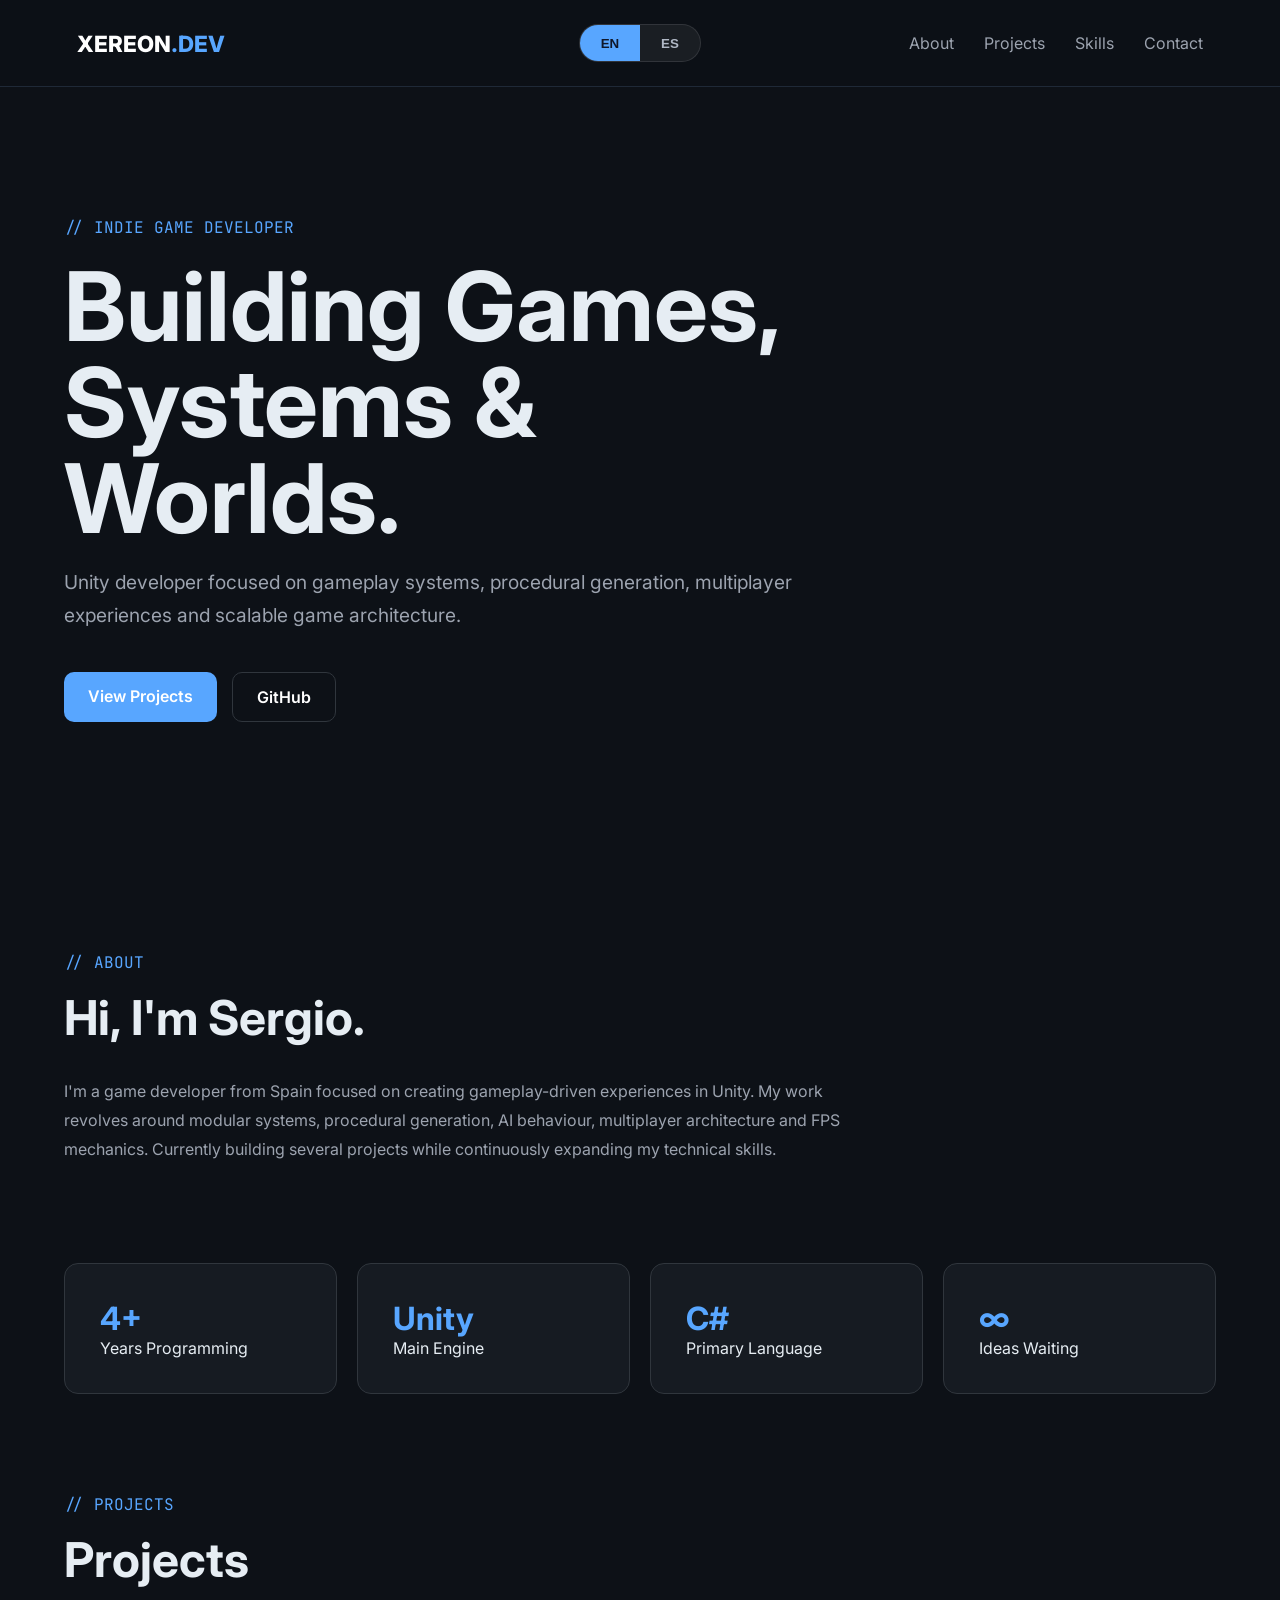
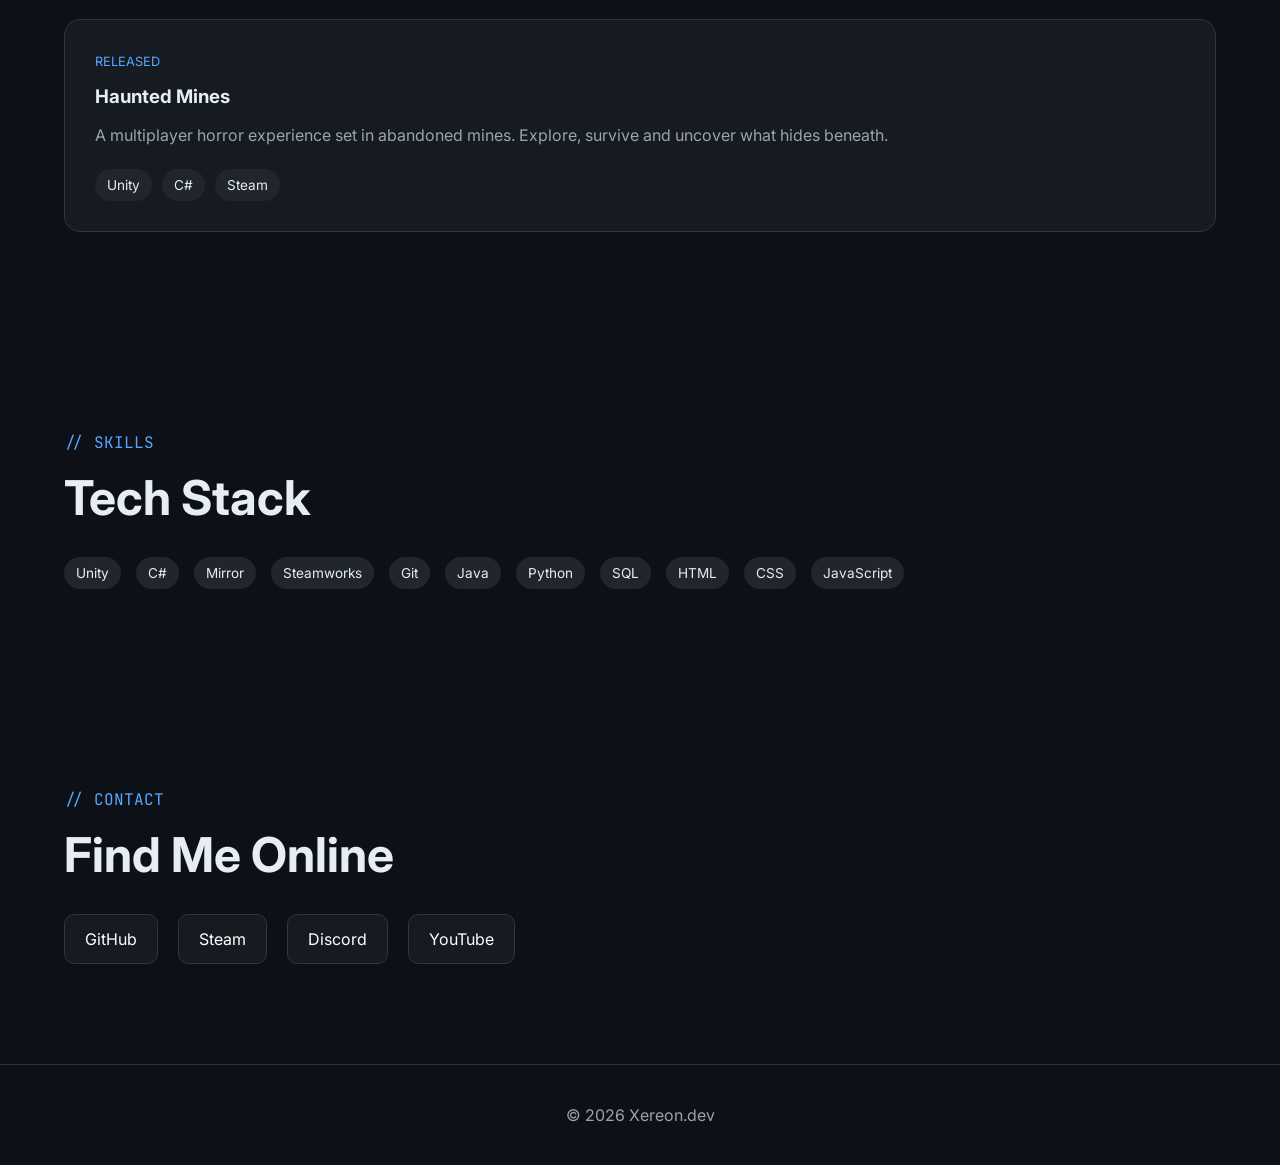
==== commit 7b92aabe: "Lots of things added" ====
--- a/index.html
+++ b/index.html
@@ -223,17 +223,21 @@
                 GitHub
             </a>
 
-            <a href="#">
+            <a href="https://store.steampowered.com/search/?developer=Xereon">
                 Steam
             </a>
 
-            <a href="#">
+            <a href="https://discord.gg/Z8kVzabS6q">
                 Discord
             </a>
 
-            <a href="#">
+            <a href="https://www.youtube.com/@XereonDev">
                 YouTube
             </a>
+
+            <!-- <a href="https://www.youtube.com/@XereonDev">
+                Unity Asset Store
+            </a> -->
 
         </div>
 
--- a/css/style.css
+++ b/css/style.css
@@ -21,20 +21,34 @@
 
 .navbar
 {
-    height: 80px;
-
-    padding: 0 8%;
-
-    display: flex;
-    justify-content: space-between;
-    align-items: center;
-}
-
-.logo
-{
-    font-size: 1.4rem;
-    font-weight: 800;
-    letter-spacing: 2px;
+    display:grid;
+
+    grid-template-columns:
+        1fr
+        auto
+        1fr;
+
+    align-items:center;
+
+    padding:24px 6%;
+
+    position:sticky;
+    top:0;
+
+    background:rgba(13,17,23,.85);
+    backdrop-filter:blur(10px);
+
+    border-bottom:1px solid #1f2937;
+
+    z-index:1000;
+}
+
+.logo{
+    text-decoration:none;
+    color:white;
+    font-weight:800;
+    font-size:1.4rem;
+    justify-self:start;
 }
 
 .logo span{
@@ -298,6 +312,7 @@
     border-radius: 999px;
 
     overflow: hidden;
+    justify-self:center;
 }
 
 .language-switch button
@@ -319,6 +334,11 @@
 
 .language-switch button.active
 {
-    background: #4ade80;
+    background: #58a6ff;
     color: #0f172a;
+}
+
+nav
+{
+    justify-self:end;
 }
